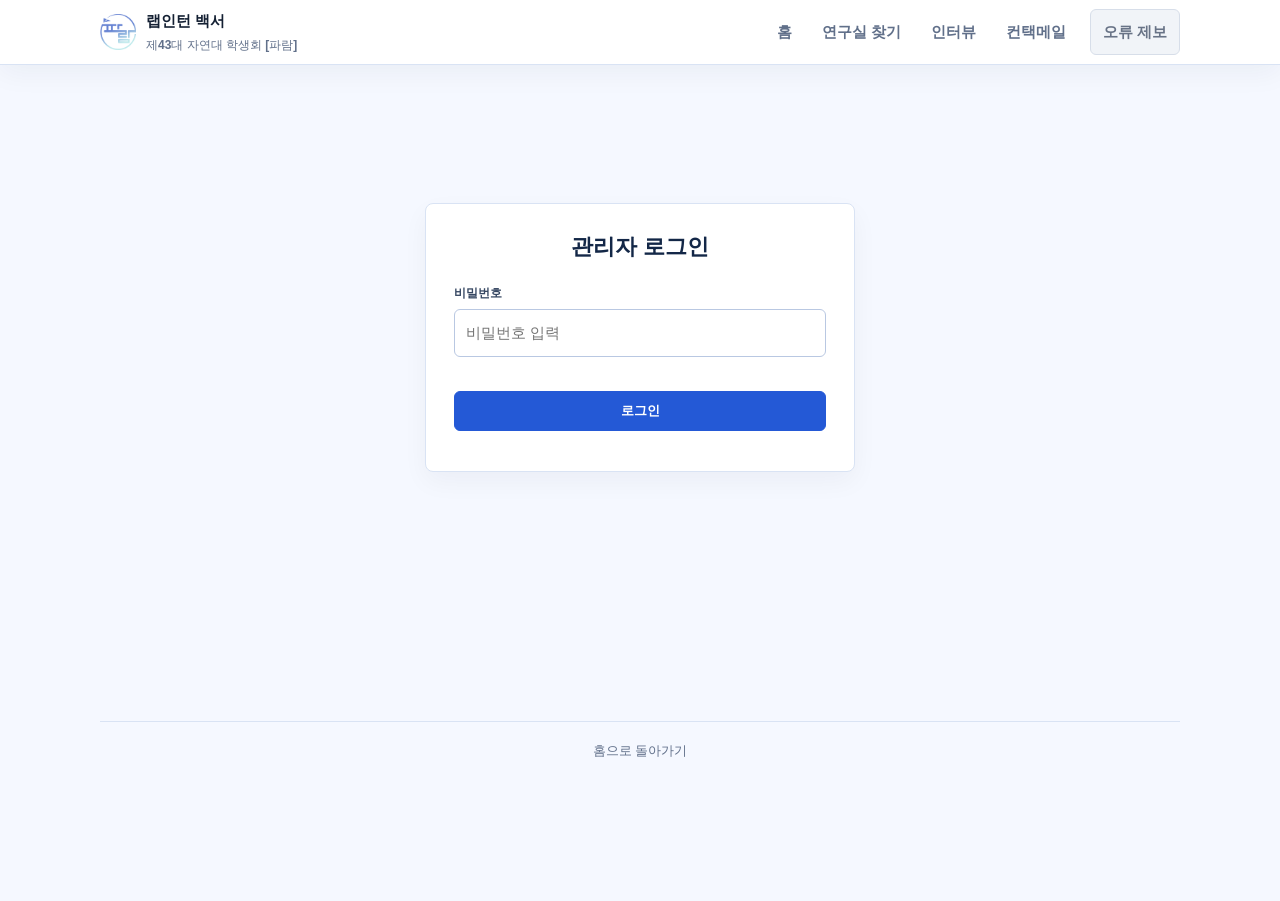
==== admin.html @ 842b7782 "Add files via upload" ====
<!DOCTYPE html>
<html lang="ko">
  <head>
    <meta charset="UTF-8">
    <meta name="viewport" content="width=device-width, initial-scale=1.0">
    <title>관리자 페이지</title>
    <link rel="stylesheet" href="sigape.css">
    <link rel="icon" type="image/png" href="logo.png">
    <script src="site-config.js"></script>
    <script src="site-data.js"></script>
  </head>
  <body>
    <header class="site-header">
      <nav class="nav">
        <div class="brand">
          <a class="brand-logo-link" href="#" data-config-url="NOTION_URL" target="_blank" rel="noopener noreferrer" aria-label="자연대 학생회 노션">
            <img class="brand-logo" src="logo.png" alt="파람 로고">
          </a>
          <span class="brand-text">
            <a class="brand-main" href="index.html">랩인턴 백서</a>
            <a class="brand-sub" href="#" data-config-url="NOTION_URL" target="_blank" rel="noopener noreferrer">제43대 자연대 학생회 [파람]</a>
          </span>
        </div>
        <div class="menu">
          <a href="index.html">홈</a>
          <a href="labs.html">연구실 찾기</a>
          <a href="interviews.html">인터뷰</a>
          <a href="contact-mail.html">컨택메일</a>
          <a class="menu-report" href="#" data-config-url="ERROR_FORM_URL" target="_blank" rel="noopener noreferrer">오류 제보</a>
        </div>
      </nav>
    </header>
    <main class="page admin-page">
      <section class="admin-login panel" id="loginPanel">
        <h2>관리자 로그인</h2>
        <div class="field">
          <label for="adminPassword">비밀번호</label>
          <input id="adminPassword" type="password" autocomplete="current-password" placeholder="비밀번호 입력">
        </div>
        <button class="btn primary" type="button" id="loginButton">로그인</button>
        <p class="small" id="loginMessage"></p>
      </section>
      <section class="admin-tools hidden" id="adminTools">
        <p class="breadcrumb"><a href="index.html">홈</a> / 관리자</p>
        <div class="grid two">
          <article class="panel">
            <h2>1. 파일 업로드</h2>
            <div class="field">
              <label for="labsFile">연구실 DB 엑셀 파일</label>
              <input id="labsFile" type="file" accept=".xlsx,.xls,.csv,.tsv">
            </div>
            <div class="field">
              <label for="interviewsFile">인터뷰 DB 엑셀 파일</label>
              <input id="interviewsFile" type="file" accept=".xlsx,.xls,.csv,.tsv">
            </div>
            <p class="small">인터뷰 파일은 시트가 교수님, 대학원생, 학부생으로 나뉘어 있어도 됩니다. 구분 칸이 비어 있으면 시트 이름을 구분으로 사용합니다.</p>
          </article>
          <article class="panel soft">
            <h2>2. 확인</h2>
            <div class="admin-counts">
              <p>연구실 DB: <strong id="labsCount">0</strong>개</p>
              <p>인터뷰 DB: <strong id="interviewsCount">0</strong>개</p>
            </div>
            <button class="btn primary" type="button" id="downloadButton">site-data.js 다운로드</button>
            <p class="small">다운로드한 site-data.js를 GitHub 저장소의 기존 site-data.js와 교체하면 전체 방문자에게 반영됩니다.</p>
          </article>
        </div>
        <section class="panel admin-preview">
          <h2>업로드 결과</h2>
          <div id="adminStatus" class="small">아직 업로드된 파일이 없습니다.</div>
          <div class="admin-table-wrap">
            <table class="admin-table" id="previewTable">
              <tbody></tbody>
            </table>
          </div>
        </section>
      </section>
      <footer class="footer admin-footer">
        <a href="index.html">홈으로 돌아가기</a>
      </footer>
    </main>
    <script>
      document.querySelectorAll("[data-config-url]").forEach(function(link) {
        var key = link.getAttribute("data-config-url");
        var url = window.SITE_CONFIG && window.SITE_CONFIG[key];
        if (url) {
          link.href = url
        } else {
          link.hidden = true
        }
      });
    </script>
    <script>
      const ADMIN_PASSWORD = "SnuCns123lg!";
      const state = {
        labs: [],
        interviews: []
      };
      const $ = id => document.getElementById(id);

      function normalizeKey(k) {
        return String(k || "").trim();
      }

      function hasValue(row) {
        return Object.values(row).some(v => String(v).trim());
      }

      function parseDelimited(text, delimiter) {
        const rows = [];
        let row = [],
          cell = "",
          quote = false;
        for (let i = 0; i < text.length; i++) {
          const ch = text[i],
            next = text[i + 1];
          if (ch === '"' && quote && next === '"') {
            cell += '"';
            i++;
            continue
          }
          if (ch === '"') {
            quote = !quote;
            continue
          }
          if (ch === delimiter && !quote) {
            row.push(cell);
            cell = "";
            continue
          }
          if ((ch === '\n' || ch === '\r') && !quote) {
            if (ch === '\r' && next === '\n') i++;
            row.push(cell);
            if (row.some(v => String(v).trim())) rows.push(row);
            row = [];
            cell = "";
            continue
          }
          cell += ch;
        }
        row.push(cell);
        if (row.some(v => String(v).trim())) rows.push(row);
        const headers = (rows.shift() || []).map(normalizeKey);
        return rows.map(values => Object.fromEntries(headers.map((h, i) => [h, values[i] || ""])));
      }

      function readTextFile(file) {
        return new Promise((resolve, reject) => {
          const reader = new FileReader();
          reader.onload = e => resolve(String(e.target.result || ""));
          reader.onerror = () => reject(new Error("파일을 읽지 못했습니다."));
          reader.readAsText(file, "utf-8");
        });
      }

      function readWorkbook(file) {
        return new Promise((resolve, reject) => {
          if (!window.XLSX) {
            reject(new Error("엑셀 분석 도구를 불러오지 못했습니다. CSV 또는 TSV 파일로 저장해서 다시 올려주세요."));
            return
          }
          const reader = new FileReader();
          reader.onload = e => {
            try {
              resolve(XLSX.read(e.target.result, {
                type: "array"
              }))
            } catch (err) {
              reject(new Error("엑셀 파일을 분석하지 못했습니다."))
            }
          };
          reader.onerror = () => reject(new Error("파일을 읽지 못했습니다."));
          reader.readAsArrayBuffer(file);
        });
      }

      function sheetRows(wb, name) {
        const sheet = wb.Sheets[name];
        return XLSX.utils.sheet_to_json(sheet, {
          defval: ""
        }).map(row => Object.fromEntries(Object.entries(row).map(([k, v]) => [normalizeKey(k), v])));
      }

      function normalizeRole(sheetName) {
        const text = String(sheetName || "");
        if (text.includes("교수")) return "교수님";
        if (text.includes("대학원")) return "대학원생";
        if (text.includes("학부")) return "학부생";
        return text || "미분류";
      }
      async function rowsFromFile(file) {
        const lower = file.name.toLowerCase();
        if (lower.endsWith(".csv") || lower.endsWith(".tsv")) {
          const text = await readTextFile(file);
          return {
            kind: "text",
            rows: parseDelimited(text, lower.endsWith(".tsv") ? "\t" : ",")
          };
        }
        const wb = await readWorkbook(file);
        return {
          kind: "workbook",
          workbook: wb
        };
      }
      async function handleLabs(file) {
        const data = await rowsFromFile(file);
        state.labs = (data.kind === "text" ? data.rows : sheetRows(data.workbook, data.workbook
          .SheetNames[0])).filter(hasValue);
        renderAdmin();
      }
      async function handleInterviews(file) {
        const data = await rowsFromFile(file);
        state.interviews = (data.kind === "text" ? data.rows : data.workbook.SheetNames.flatMap(name =>
          sheetRows(data.workbook, name).map(row => {
            if (!String(row["구분"] || "").trim()) row["구분"] = normalizeRole(name);
            return row;
          }))).filter(hasValue);
        renderAdmin();
      }

      function renderAdmin() {
        $("labsCount").textContent = state.labs.length;
        $("interviewsCount").textContent = state.interviews.length;
        $("adminStatus").textContent = "연구실 " + state.labs.length + "개, 인터뷰 " + state.interviews.length +
          "개가 준비되었습니다.";
        const rows = [...state.labs.slice(0, 3).map(r => ({
          type: "연구실",
          name: r["연구실명"] || r["교수명"] || ""
        })), ...state.interviews.slice(0, 3).map(r => ({
          type: "인터뷰",
          name: r["이름"] || r["구분"] || ""
        }))];
        $("previewTable").innerHTML = "<tbody>" + rows.map(r => "<tr><th>" + r.type + "</th><td>" +
          String(r.name || "") + "</td></tr>").join("") + "</tbody>";
      }

      function siteDataText() {
        return "window.SITE_DATA = " + JSON.stringify({
          generatedAt: new Date().toISOString(),
          labs: state.labs,
          interviews: state.interviews
        }, null, 2) + ";\n";
      }
      $("loginButton").addEventListener("click", () => {
        if ($("adminPassword").value === ADMIN_PASSWORD) {
          $("loginPanel").classList.add("hidden");
          $("adminTools").classList.remove("hidden");
        } else {
          $("loginMessage").textContent = "비밀번호를 확인해 주세요.";
        }
      });
      $("labsFile").addEventListener("change", async e => {
        try {
          if (e.target.files[0]) await handleLabs(e.target.files[0])
        } catch (err) {
          $("adminStatus").textContent = err.message
        }
      });
      $("interviewsFile").addEventListener("change", async e => {
        try {
          if (e.target.files[0]) await handleInterviews(e.target.files[0])
        } catch (err) {
          $("adminStatus").textContent = err.message
        }
      });
      $("downloadButton").addEventListener("click", () => {
        const blob = new Blob([siteDataText()], {
          type: "text/javascript;charset=utf-8"
        });
        const a = document.createElement("a");
        a.href = URL.createObjectURL(blob);
        a.download = "site-data.js";
        a.click();
        URL.revokeObjectURL(a.href);
      });
      renderAdmin();
    </script>
  </body>

</html>
---- sigape.css ----
:root {
  --bg: #f5f8ff;
  --paper: #fff;
  --soft: #f8fbff;
  --text: #142033;
  --muted: #61708a;
  --line: #d9e3f4;
  --line2: #b9c8e2;
  --blue: #2459d6;
  --blue-dark: #183f9f;
  --blue-soft: #eaf1ff;
  --sky: #dff4ff;
  --max: 1080px;
  --radius: 8px
}

* {
  box-sizing: border-box
}

html {
  scroll-behavior: smooth
}

body {
  margin: 0;
  color: var(--text);
  background: var(--bg);
  font-family: -apple-system, BlinkMacSystemFont, "Segoe UI", "Noto Sans KR", "Apple SD Gothic Neo", sans-serif;
  font-size: 15px;
  line-height: 1.72;
  word-break: keep-all
}

a {
  color: inherit;
  text-decoration: none
}

button,
input,
select,
textarea {
  font: inherit
}

.site-header {
  position: sticky;
  top: 0;
  z-index: 20;
  background: rgba(255, 255, 255, .94);
  border-bottom: 1px solid var(--line);
  backdrop-filter: blur(10px)
}

.nav {
  width: min(var(--max), calc(100% - 40px));
  min-height: 64px;
  margin: 0 auto;
  display: flex;
  align-items: center;
  justify-content: space-between;
  gap: 24px
}

.brand {
  display: flex;
  align-items: center;
  gap: 10px;
  font-weight: 740
}

.brand-logo {
  width: 36px;
  height: 36px;
  object-fit: contain;
  display: block
}

.brand-text {
  display: grid;
  gap: 1px
}

.brand-main {
  font-weight: 800
}

.brand-sub {
  font-size: 12px;
  color: var(--muted);
  font-weight: 560
}

.menu {
  display: flex;
  align-items: center;
  gap: 6px;
  flex-wrap: wrap;
  justify-content: flex-end
}

.menu a {
  padding: 7px 10px;
  color: var(--muted);
  font-size: 13px;
  border-radius: 6px
}

.menu a:hover,
.menu a[aria-current="page"] {
  background: var(--blue-soft);
  color: var(--blue-dark)
}

.page {
  width: min(var(--max), calc(100% - 40px));
  margin: 0 auto;
  padding: 42px 0 76px
}

.breadcrumb {
  margin: 0 0 20px;
  color: var(--muted);
  font-size: 13px
}

.hero {
  padding: 18px 0 28px;
  border-bottom: 1px solid var(--line);
  margin-bottom: 26px
}

.hub-hero {
  min-height: 520px;
  display: grid;
  grid-template-columns: minmax(0, 1.04fr) minmax(320px, .72fr);
  gap: 48px;
  align-items: center;
  padding: 54px 0 64px;
  border-bottom: 1px solid var(--line)
}

.hub-copy {
  max-width: 680px
}

.eyebrow {
  margin: 0 0 10px;
  color: var(--blue);
  font-size: 13px;
  font-weight: 780
}

.hub-title {
  margin: 0 0 22px;
  font-size: 56px;
  line-height: 1.08;
  font-weight: 820;
  color: #102044
}

.hub-intro-title {
  margin: 0 0 10px;
  font-size: 20px;
  color: #132747
}

.hub-intro {
  font-size: 17px;
  color: #43516a;
  max-width: 650px
}

.hero-logo-panel {
  background: linear-gradient(180deg, #fff, #f3f8ff);
  border: 1px solid var(--line);
  border-radius: 14px;
  padding: 30px;
  box-shadow: 0 18px 50px rgba(36, 89, 214, .09)
}

.hero-logo-panel img {
  width: 104px;
  height: 104px;
  object-fit: contain;
  margin-bottom: 18px
}

.hero-logo-panel h2 {
  font-size: 22px
}

.hero-logo-panel p {
  color: var(--muted)
}

h1,
h2,
h3 {
  letter-spacing: 0;
  line-height: 1.32
}

h1 {
  margin: 0 0 12px;
  font-size: 34px;
  font-weight: 800;
  color: #102044
}

h2 {
  margin: 0 0 12px;
  font-size: 22px;
  font-weight: 760;
  color: #132747
}

h3 {
  margin: 0 0 8px;
  font-size: 16px;
  font-weight: 740
}

p {
  margin: 0 0 12px
}

.lead {
  max-width: 780px;
  color: #42516d;
  font-size: 16px
}

.section {
  margin-top: 30px
}

.grid {
  display: grid;
  gap: 14px
}

.two {
  grid-template-columns: 1.1fr .9fr
}

.three {
  grid-template-columns: repeat(3, minmax(0, 1fr))
}

.panel,
.card {
  background: var(--paper);
  border: 1px solid var(--line);
  border-radius: var(--radius);
  padding: 20px
}

.soft {
  background: var(--soft)
}

.notice {
  background: #fff;
  border-left: 4px solid var(--blue)
}

.muted {
  color: var(--muted)
}

.small {
  font-size: 13px;
  color: var(--muted)
}

.list {
  margin: 0;
  padding-left: 20px
}

.list li {
  margin: 5px 0
}

.steps {
  margin: 0;
  padding: 0;
  list-style: none;
  counter-reset: step;
  display: grid;
  gap: 9px
}

.steps li {
  counter-increment: step;
  display: grid;
  grid-template-columns: 32px 1fr;
  gap: 10px;
  align-items: start
}

.steps li:before {
  content: counter(step);
  width: 26px;
  height: 26px;
  display: grid;
  place-items: center;
  border: 1px solid var(--line2);
  background: var(--blue-soft);
  color: var(--blue-dark);
  font-size: 12px;
  font-weight: 800;
  border-radius: 6px
}

.quick-links {
  display: grid;
  gap: 9px
}

.quick-link {
  display: flex;
  justify-content: space-between;
  gap: 12px;
  padding: 13px 14px;
  border: 1px solid var(--line);
  background: #fff;
  border-radius: var(--radius);
  font-weight: 700
}

.quick-link span {
  color: var(--blue)
}

.quick-link:hover {
  border-color: var(--blue);
  background: #f7faff
}

.toolbar {
  position: sticky;
  top: 65px;
  z-index: 10;
  margin-bottom: 14px;
  padding: 12px;
  background: rgba(255, 255, 255, .95);
  border: 1px solid var(--line);
  border-radius: var(--radius);
  backdrop-filter: blur(8px)
}

.toolbar-grid {
  display: grid;
  grid-template-columns: 1.5fr 1fr 1fr;
  gap: 10px
}

.field {
  display: grid;
  gap: 5px
}

label {
  color: #364762;
  font-size: 12px;
  font-weight: 760
}

input,
select,
textarea {
  width: 100%;
  border: 1px solid var(--line2);
  border-radius: 6px;
  background: #fff;
  padding: 10px 11px;
  color: var(--text)
}

input:focus,
select:focus,
textarea:focus {
  outline: 3px solid var(--blue-soft);
  border-color: var(--blue)
}

.chips,
.filters {
  display: flex;
  gap: 7px;
  flex-wrap: wrap
}

.chip,
.btn,
.filter-btn {
  border: 1px solid var(--line2);
  background: #fff;
  border-radius: 6px;
  padding: 8px 11px;
  color: #30415f;
  cursor: pointer;
  font-size: 13px;
  font-weight: 680
}

.chip.active,
.filter-btn.active,
.btn.primary {
  background: var(--blue);
  border-color: var(--blue);
  color: #fff
}

.btn {
  display: inline-flex;
  align-items: center;
  justify-content: center;
  text-align: center
}

.summary-row {
  display: flex;
  justify-content: space-between;
  align-items: center;
  gap: 12px;
  margin: 13px 0;
  color: var(--muted);
  font-size: 14px
}

.cards {
  display: grid;
  grid-template-columns: repeat(3, minmax(0, 1fr));
  gap: 14px
}

.card {
  min-height: 210px;
  display: flex;
  flex-direction: column
}

.card-title {
  margin: 0 0 4px;
  font-size: 18px;
  font-weight: 780;
  color: #12284a
}

.provisional-name {
  background: #fdecea;
  box-shadow: 0 0 0 3px #fdecea;
  border-radius: 3px;
  color: #b3261e
}

.provisional-badge {
  display: inline-block;
  margin-left: 12px;
  padding: 2px 7px;
  border: 1px solid #f2b8b2;
  border-radius: 999px;
  background: #fdecea;
  color: #b3261e;
  font-size: 11px;
  font-weight: 760;
  line-height: 1.5;
  vertical-align: 2px;
  white-space: nowrap
}

.meta {
  color: var(--muted);
  font-size: 13px
}

.tags {
  display: flex;
  flex-wrap: wrap;
  gap: 5px;
  margin: 12px 0
}

.card>.tags {
  margin-top: auto;
  padding-top: 12px
}

.tag {
  display: inline-flex;
  padding: 3px 7px;
  border: 1px solid var(--line);
  background: var(--blue-soft);
  border-radius: 5px;
  color: #27467a;
  font-size: 12px
}

.card-actions {
  margin-top: 0;
  display: flex;
  gap: 8px
}

.state {
  padding: 28px 16px;
  text-align: center;
  color: var(--muted);
  border: 1px dashed var(--line2);
  background: #fff;
  border-radius: var(--radius)
}

.error {
  color: #8c1d18;
  background: #fff4f2;
  border-color: #efb8ae
}

.hidden {
  display: none !important
}

details {
  border: 1px solid var(--line);
  background: #fff;
  border-radius: var(--radius);
  padding: 13px 14px
}

details+details {
  margin-top: 8px
}

summary {
  cursor: pointer;
  font-weight: 720
}

details p {
  color: #4b5a72;
  margin: 8px 0 0
}

.modal-backdrop {
  position: fixed;
  inset: 0;
  display: none;
  align-items: center;
  justify-content: center;
  padding: 20px;
  background: rgba(20, 32, 51, .38);
  z-index: 50
}

.modal-backdrop.active {
  display: flex
}

.modal {
  width: min(820px, 100%);
  max-height: 86vh;
  overflow: auto;
  background: #fff;
  border-radius: 10px;
  border: 1px solid var(--line)
}

.modal-head {
  position: sticky;
  top: 0;
  background: rgba(255, 255, 255, .96);
  border-bottom: 1px solid var(--line);
  padding: 18px;
  display: flex;
  justify-content: space-between;
  gap: 14px
}

.close-btn {
  width: 34px;
  height: 34px;
  border: 1px solid var(--line2);
  background: #fff;
  border-radius: 6px;
  cursor: pointer
}

.modal-body {
  padding: 18px
}

.footer {
  margin-top: 40px;
  padding-top: 18px;
  border-top: 1px solid var(--line);
  color: var(--muted);
  font-size: 13px
}

.form-link {
  display: inline-flex;
  margin-top: 8px
}

@media(max-width:880px) {
  .nav {
    align-items: flex-start;
    flex-direction: column;
    padding: 12px 0
  }

  .menu {
    justify-content: flex-start
  }

  .page {
    padding-top: 30px
  }

  .hub-hero {
    min-height: 0;
    grid-template-columns: 1fr;
    gap: 24px;
    padding: 28px 0 38px
  }

  .hub-title {
    font-size: 36px
  }

  .hero-logo-panel {
    padding: 22px
  }

  .toolbar {
    position: static
  }

  .toolbar-grid,
  .two,
  .three,
  .cards {
    grid-template-columns: 1fr
  }

  h1 {
    font-size: 28px
  }

  .summary-row {
    display: block
  }
}

.phone-wrap {
  display: flex;
  justify-content: center
}

.phone {
  width: min(340px, 100%);
  height: 485px;
  border: 1px solid #c7d7f1;
  border-radius: 34px;
  background: #fff;
  box-shadow: 0 24px 70px rgba(36, 89, 214, .16);
  padding: 16px;
  position: relative
}

.phone:before {
  content: "";
  display: block;
  width: 88px;
  height: 5px;
  border-radius: 999px;
  background: #d7e2f5;
  margin: 0 auto 20px
}

.phone-screen {
  height: calc(100% - 25px);
  border: 1px solid var(--line);
  border-radius: 24px;
  background: linear-gradient(180deg, #f7fbff, #eef5ff);
  padding: 20px;
  display: flex;
  flex-direction: column
}

.phone-logo {
  width: 48px;
  height: 48px;
  object-fit: contain;
  margin-bottom: 14px
}

.phone-title {
  font-size: 20px;
  font-weight: 800;
  line-height: 1.3;
  margin-bottom: 8px;
  color: #102044
}

.phone-desc {
  font-size: 13px;
  color: var(--muted);
  margin-bottom: 14px
}

.phone-links {
  display: grid;
  gap: 9px;
  margin-top: auto
}

.phone-link {
  display: flex;
  justify-content: space-between;
  align-items: center;
  gap: 12px;
  padding: 12px 13px;
  border: 1px solid #c9d8f0;
  border-radius: 12px;
  background: #fff;
  color: #142033;
  font-weight: 760
}

.phone-link span {
  color: var(--blue);
  font-size: 13px
}

.faq-list {
  display: grid;
  gap: 8px
}

.report-panel {
  background: #fff;
  border: 1px solid var(--line);
  border-left: 5px solid var(--blue);
  border-radius: var(--radius);
  padding: 22px
}

.report-panel p {
  max-width: 720px
}

@media(max-width:880px) {
  .phone {
    width: min(320px, 100%);
    height: 500px
  }

  .phone-screen {
    height: calc(100% - 25px)
  }
}

.step-link {
  display: inline-flex;
  margin-top: 6px;
  color: var(--blue);
  font-size: 13px;
  font-weight: 720
}

.step-link:hover {
  text-decoration: underline
}

.signature-right {
  text-align: right;
  margin-top: 18px;
  color: #273a5c;
  font-weight: 720
}


.title-logo-wrap {
  position: relative;
  display: inline-block;
  isolation: isolate;
  padding: 10px 22px 14px 0;
  overflow: hidden
}

.title-logo-wrap .hub-title {
  position: relative;
  z-index: 2;
  margin-bottom: 0
}

.title-logo-bg {
  position: absolute;
  z-index: 1;
  width: 140px;
  height: 140px;
  object-fit: contain;
  right: -8px;
  top: 0;
  opacity: .22;
  transform: rotate(-4deg);
  pointer-events: none
}

.title-logo-mask {
  position: absolute;
  z-index: 1;
  right: 104px;
  top: 0;
  width: 32px;
  height: 100%;
  background: linear-gradient(90deg, var(--bg) 0%, rgba(245, 248, 255, .82) 62%, rgba(245, 248, 255, 0) 100%);
  pointer-events: none
}

@media(max-width:880px) {
  .title-logo-bg {
    width: 104px;
    height: 104px;
    right: -6px;
    top: 8px
  }

  .title-logo-mask {
    right: 74px
  }
}





.phone-link strong {
  display: flex;
  align-items: center;
  gap: 9px
}

.phone-link-icon {
  width: 30px;
  height: 30px;
  display: inline-grid;
  place-items: center;
  border-radius: 9px;
  background: var(--blue-soft);
  color: var(--blue);
  flex: 0 0 auto
}

.phone-link-icon svg {
  width: 18px;
  height: 18px;
  display: block;
  fill: none;
  stroke: currentColor;
  stroke-width: 2.1;
  stroke-linecap: round;
  stroke-linejoin: round
}


.phone-links .phone-link-icon svg {
  width: 18px;
  height: 18px;
  display: block;
  fill: none;
  stroke: currentColor;
  stroke-width: 2.1;
  stroke-linecap: round;
  stroke-linejoin: round
}















.tag.field-tag {
  background: #e8f7ef;
  border-color: #a9dabb;
  color: #17663a;
  font-weight: 760
}


/* final polish */
.menu a {
  font-size: 15px;
  font-weight: 720;
  padding: 9px 12px
}

.menu a[aria-current="page"] {
  font-weight: 850
}

.menu-report {
  color: #687386 !important;
  background: #f1f4f8 !important;
  border: 1px solid #d7dee9
}

.btn.secondary {
  background: #f4f7fb;
  border-color: #cfd9e8;
  color: #33445f
}

.justify {
  text-align: justify
}

.faq-section .section-head {
  margin-bottom: 14px
}

.faq-grid {
  display: grid;
  grid-template-columns: repeat(2, minmax(0, 1fr));
  gap: 10px
}

.faq-grid summary {
  display: flex;
  justify-content: space-between;
  gap: 12px;
  align-items: center
}

.faq-grid summary span {
  font-weight: 780
}

.faq-grid summary em {
  font-style: normal;
  font-size: 12px;
  color: var(--blue);
  background: var(--blue-soft);
  border-radius: 999px;
  padding: 3px 8px;
  white-space: nowrap
}

.modal-body details {
  padding: 0
}

.modal-body summary {
  padding: 15px 16px;
  background: #f8fbff
}

.modal-body details p {
  padding: 0 16px 16px;
  margin: 0;
  line-height: 1.85;
  white-space: pre-line
}

.error .btn,
.state .btn {
  margin-top: 10px
}

.notion-slot {
  margin-top: 16px
}

@media(max-width:880px) {
  .menu {
    gap: 8px
  }

  .menu a {
    font-size: 14px;
    min-height: 40px;
    display: inline-flex;
    align-items: center
  }

  .faq-grid {
    grid-template-columns: 1fr
  }

  .justify {
    text-align: left
  }

  .phone {
    width: 100%;
    max-width: 330px
  }

  .phone-link {
    min-width: 0
  }

  .phone-link strong {
    min-width: 0
  }

  .phone-link strong+span {
    flex: 0 0 auto
  }

  .card,
  .panel {
    padding: 18px
  }

  .hero,
  .hub-hero {
    overflow: hidden
  }
}

.home-faq-panel {
  display: flex;
  flex-direction: column;
  min-height: 100%;
  max-height: 430px;
  overflow: auto
}

.home-faq-panel .small {
  margin-top: -4px;
  margin-bottom: 12px
}

.compact-faq {
  display: grid;
  gap: 8px
}

.compact-faq details {
  padding: 0;
  overflow: hidden
}

.compact-faq details+details {
  margin-top: 0
}

.compact-faq summary {
  display: grid;
  grid-template-columns: 1fr auto;
  gap: 10px;
  align-items: center;
  padding: 12px 13px
}

.compact-faq summary span {
  font-weight: 780
}

.compact-faq summary em {
  font-style: normal;
  font-size: 12px;
  color: var(--blue);
  background: var(--blue-soft);
  border-radius: 999px;
  padding: 2px 8px;
  white-space: nowrap
}

.compact-faq details[open] summary {
  border-bottom: 1px solid var(--line);
  background: #f8fbff
}

.compact-faq details p {
  padding: 11px 13px 13px;
  margin: 0;
  color: #4b5a72;
  line-height: 1.75
}

.home-faq-panel details:not([open]) summary {
  color: #263855
}

@media(max-width:880px) {
  .home-faq-panel {
    max-height: none;
    overflow: visible
  }

  .compact-faq summary {
    grid-template-columns: 1fr
  }

  .compact-faq summary em {
    width: max-content
  }
}

.brand-logo-link {
  display: flex;
  align-items: center
}

.brand-main,
.brand-sub {
  width: max-content
}

.brand-main:hover,
.brand-sub:hover {
  text-decoration: underline;
  text-underline-offset: 3px
}


/* 2026 data/admin refinement */
.site-header {
  box-shadow: 0 8px 28px rgba(20, 32, 51, .05)
}

.menu {
  margin-left: auto
}

.menu-report {
  margin-left: 6px
}

.panel,
.card,
.toolbar {
  box-shadow: 0 10px 26px rgba(20, 32, 51, .045)
}

.card {
  transition: transform .16s ease, border-color .16s ease, box-shadow .16s ease
}

.card:hover {
  transform: translateY(-2px);
  border-color: #b8c9e8;
  box-shadow: 0 16px 34px rgba(20, 32, 51, .08)
}

.hero {
  padding-top: 24px
}

.lead {
  line-height: 1.82
}

.card-title {
  line-height: 1.38
}

.tag {
  font-weight: 680
}

.field-tag {
  background: #e9f8ef;
  border-color: #badfca;
  color: #197142
}

.keyword-panel .chip {
  background: #fff
}

.keyword-panel .chip.active {
  background: var(--blue);
  color: #fff
}

.admin-float {
  position: fixed;
  right: 12px;
  bottom: 10px;
  z-index: 40;
  padding: 4px 7px;
  border: 1px solid rgba(120, 132, 154, .28);
  border-radius: 6px;
  background: rgba(255, 255, 255, .55);
  color: rgba(72, 84, 106, .58);
  font-size: 11px;
  backdrop-filter: blur(8px)
}

.admin-float:hover {
  background: #fff;
  color: #2d3f5f;
  border-color: #bdc9dc
}

.admin-page .hero {
  margin-bottom: 18px
}

.admin-login {
  max-width: 430px
}

.admin-tools .field {
  margin-bottom: 14px
}

.admin-counts {
  display: grid;
  gap: 4px;
  margin-bottom: 14px
}

.admin-preview {
  margin-top: 16px
}

.admin-table-wrap {
  overflow: auto;
  margin-top: 10px
}

.admin-table {
  width: 100%;
  border-collapse: collapse;
  font-size: 14px
}

.admin-table th,
.admin-table td {
  border-bottom: 1px solid var(--line);
  padding: 9px 8px;
  text-align: left
}

.admin-table th {
  width: 96px;
  color: var(--blue-dark)
}

@media(max-width:880px) {
  .menu {
    margin-left: 0
  }

  .menu-report {
    margin-left: 0
  }

  .admin-float {
    right: 8px;
    bottom: 8px
  }
}

.admin-login .field {
  margin-bottom: 16px
}

.admin-login .btn.primary {
  margin-top: 12px
}


.admin-page {
  min-height: calc(100vh - 64px);
  display: grid;
  align-items: center;
  padding-top: 36px;
  padding-bottom: 36px
}

.admin-login {
  width: min(430px, 100%);
  margin: 0 auto;
  padding: 28px
}

.admin-login h2 {
  text-align: center;
  margin-bottom: 22px
}

.admin-login .field {
  margin-bottom: 20px
}

.admin-login .btn.primary {
  width: 100%;
  margin-top: 14px
}

.admin-login #loginMessage {
  text-align: center;
  margin-top: 12px
}

.admin-tools {
  width: 100%;
  align-self: start
}

.admin-tools:not(.hidden) {
  display: block
}

.admin-tools .breadcrumb {
  margin-top: 0
}

.admin-footer {
  text-align: center
}

@media(max-width:880px) {
  .admin-page {
    min-height: calc(100vh - 110px);
    align-items: start
  }

  .admin-login {
    margin-top: 36px
  }
}

.modal-advice {
  margin-top: 18px
}

.phone-link-muted {
  background: #f3f6fa;
  border-color: #d9e2ee;
  color: #263849
}

.phone-link-muted strong {
  color: #1d3554
}

.phone-link-muted span:last-child {
  color: #2f6fd6
}

.phone-link-muted .phone-link-icon {
  background: #e5ebf3;
  border-color: #d2dce9;
  color: #4d647d
}

.partners-footer {
  margin-top: 72px;
  padding: 36px 24px 42px;
  text-align: center;
  border-top: 1px solid #dfe7f2;
  color: #415064
}

.partners-footer h2 {
  margin: 0;
  font-size: 18px;
  line-height: 1.35;
  font-weight: 800;
  color: #1b2f4a
}

.footer-rule {
  width: 28px;
  height: 2px;
  background: #7aa4df;
  margin: 13px auto 22px;
  border-radius: 999px
}

.partner-grid {
  display: grid;
  grid-template-columns: repeat(3, minmax(0, 1fr));
  gap: 12px 16px;
  max-width: 980px;
  margin: 0 auto
}

.partner-grid span {
  display: flex;
  align-items: center;
  justify-content: center;
  min-height: 46px;
  padding: 10px 12px;
  border: 1px solid #dbe5f1;
  background: #f7faff;
  border-radius: 8px;
  font-size: 14px;
  line-height: 1.45;
  font-weight: 560;
  color: #30445f;
  word-break: keep-all
}

.admin-footer {
  margin-top: 44px
}

@media(max-width:760px) {
  .partners-footer {
    margin-top: 48px;
    padding: 30px 16px 36px
  }

  .partner-grid {
    grid-template-columns: 1fr;
    gap: 10px
  }

  .partner-grid span {
    min-height: auto;
    font-size: 13px;
    padding: 11px 12px
  }
}

.compact-credit-footer {
  margin-top: 48px;
  padding-top: 18px;
  text-align: center;
  color: #687386;
  font-size: 12px;
  line-height: 1.8
}

.compact-credit-footer p {
  margin: 3px auto;
  max-width: 980px
}

.compact-credit-footer strong {
  font-weight: 650;
  color: #415064
}

@media(max-width:760px) {
  .compact-credit-footer {
    text-align: left;
    font-size: 12px;
    line-height: 1.75
  }

  .compact-credit-footer p {
    margin: 6px 0
  }
}
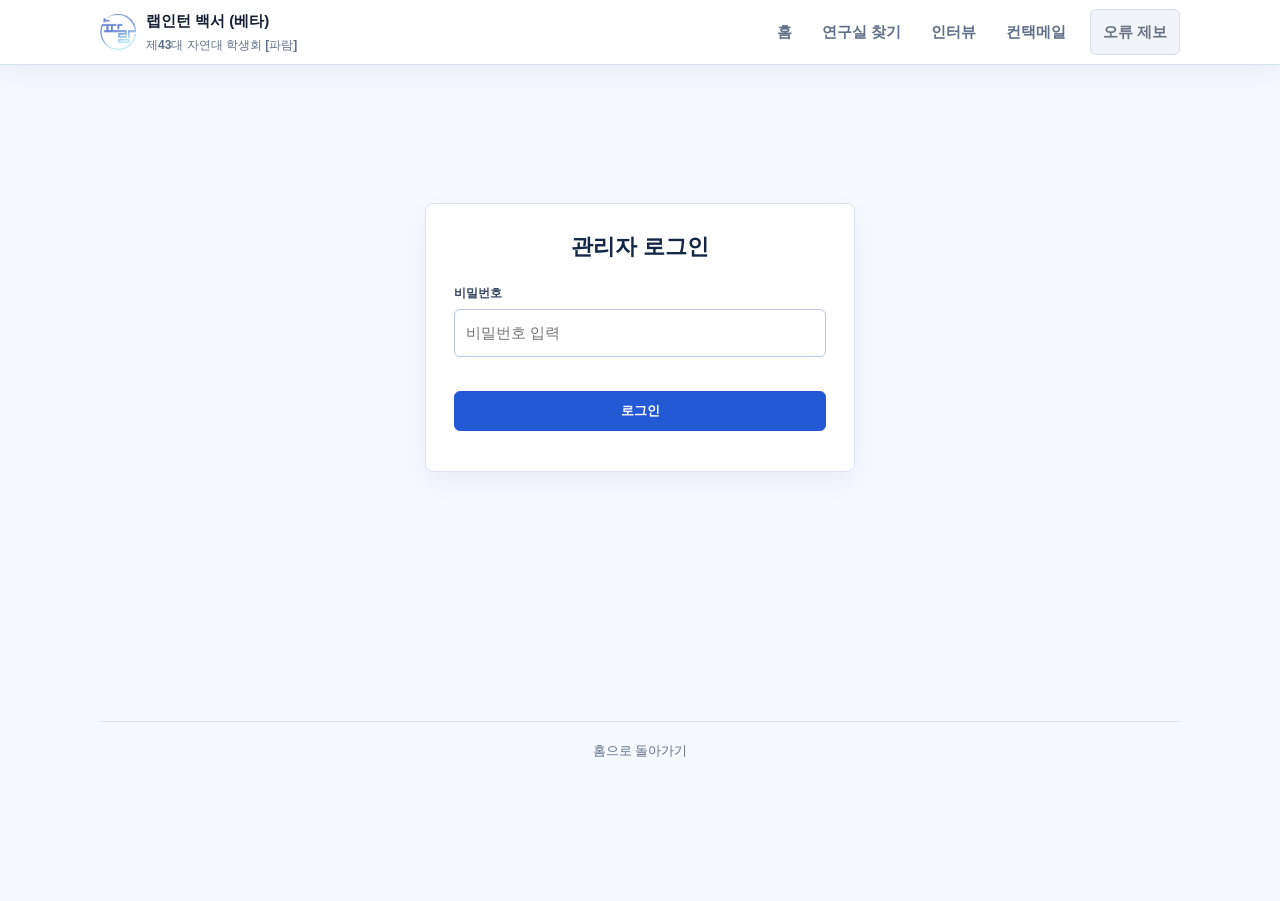
==== commit 607f6067: "Update admin.html 베타표기" ====
--- a/admin.html
+++ b/admin.html
@@ -3,7 +3,7 @@
   <head>
     <meta charset="UTF-8">
     <meta name="viewport" content="width=device-width, initial-scale=1.0">
-    <title>관리자 페이지</title>
+    <title>(베타) 관리자 페이지</title>
     <link rel="stylesheet" href="sigape.css">
     <link rel="icon" type="image/png" href="logo.png">
     <script src="site-config.js"></script>
@@ -17,7 +17,7 @@
             <img class="brand-logo" src="logo.png" alt="파람 로고">
           </a>
           <span class="brand-text">
-            <a class="brand-main" href="index.html">랩인턴 백서</a>
+            <a class="brand-main" href="index.html">랩인턴 백서 (베타)</a>
             <a class="brand-sub" href="#" data-config-url="NOTION_URL" target="_blank" rel="noopener noreferrer">제43대 자연대 학생회 [파람]</a>
           </span>
         </div>
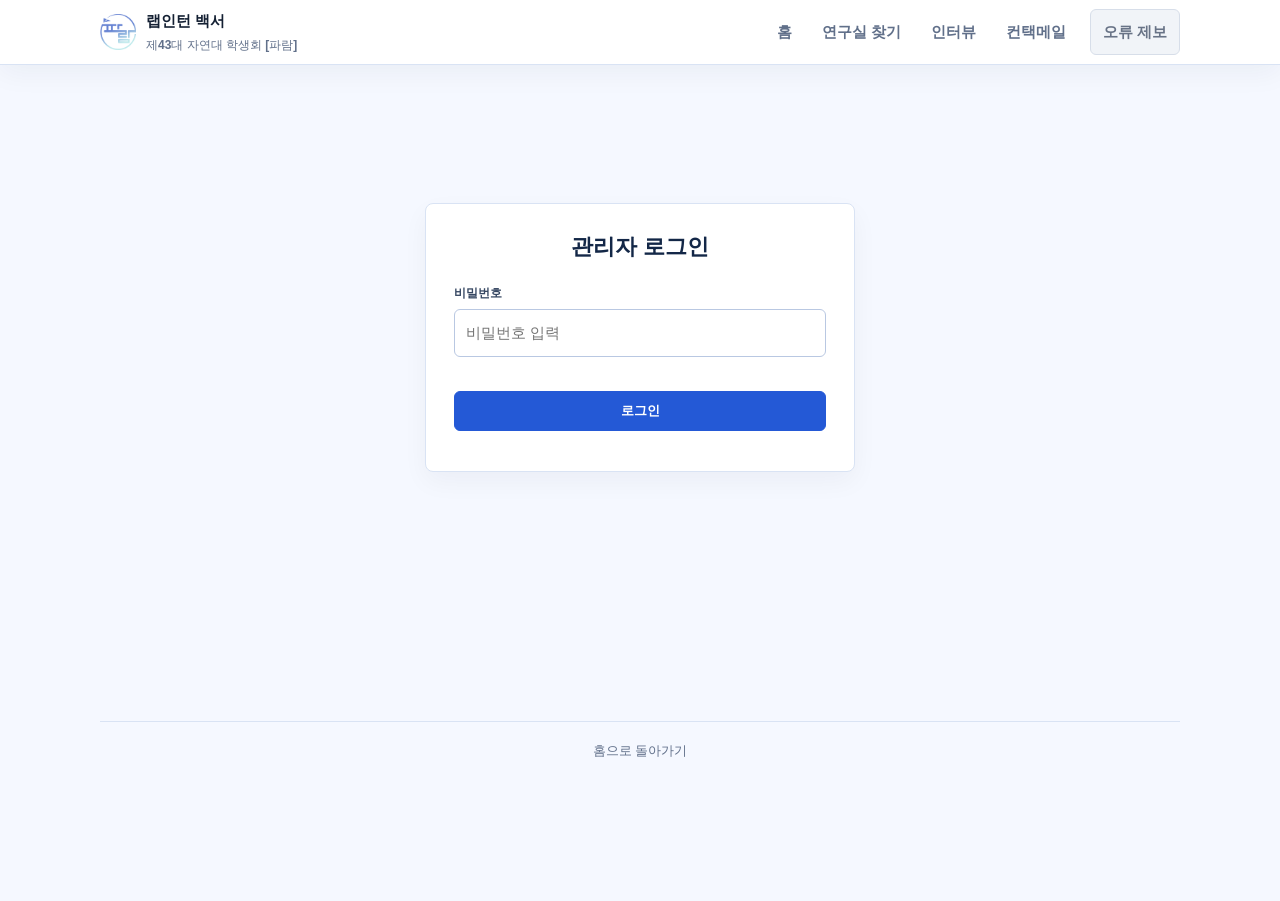
==== commit 3c6c8e09: "정발" ====
--- a/admin.html
+++ b/admin.html
@@ -3,7 +3,7 @@
   <head>
     <meta charset="UTF-8">
     <meta name="viewport" content="width=device-width, initial-scale=1.0">
-    <title>(베타) 관리자 페이지</title>
+    <title>관리자 페이지</title>
     <link rel="stylesheet" href="sigape.css">
     <link rel="icon" type="image/png" href="logo.png">
     <script src="site-config.js"></script>
@@ -17,7 +17,7 @@
             <img class="brand-logo" src="logo.png" alt="파람 로고">
           </a>
           <span class="brand-text">
-            <a class="brand-main" href="index.html">랩인턴 백서 (베타)</a>
+            <a class="brand-main" href="index.html">랩인턴 백서</a>
             <a class="brand-sub" href="#" data-config-url="NOTION_URL" target="_blank" rel="noopener noreferrer">제43대 자연대 학생회 [파람]</a>
           </span>
         </div>
--- a/sigape.css
+++ b/sigape.css
@@ -490,6 +490,186 @@
   padding-top: 12px
 }
 
+/* ── 태그: 초록 대표분야 한 줄 + 접히는 파란 세부키워드 ────────── */
+
+.tags-block {
+  display: flex;
+  flex-direction: column;
+  gap: 5px;
+  /* 설명 바로 아래에 고정. 파란 태그가 늘어나면 아래로 밀린다. */
+  padding-top: 12px;
+  margin-bottom: 12px
+}
+
+.tags-block .tags {
+  margin: 0
+}
+
+.tags-main {
+  flex-wrap: nowrap;
+  align-items: flex-start
+}
+
+/* 대표분야가 길면 버튼을 밀어내지 말고 태그 안에서 줄바꿈하게 한다 */
+.tags-main .field-tag {
+  min-width: 0
+}
+
+.tag-toggle {
+  flex: none;
+  margin-left: auto;
+  padding: 3px 2px 0;
+  border: 0;
+  background: transparent;
+  color: var(--blue);
+  font: inherit;
+  font-size: 13px;
+  font-weight: 700;
+  line-height: 1.35;
+  white-space: nowrap;
+  cursor: pointer
+}
+
+.tag-toggle:hover {
+  text-decoration: underline
+}
+
+/* 요약 줄 오른쪽의 버튼 묶음 */
+.summary-actions {
+  display: flex;
+  gap: 8px;
+  flex-wrap: wrap;
+  align-items: center
+}
+
+/* ── 실험유형 선택 버튼 (전체 / 웻랩 / 드라이랩 / 하이브리드랩) ── */
+
+.type-filter {
+  display: inline-flex;
+  flex-wrap: wrap;
+  border: 1px solid var(--line2);
+  border-radius: 6px;
+  background: #fff;
+  overflow: hidden
+}
+
+.type-btn {
+  padding: 8px 11px;
+  border: 0;
+  border-left: 1px solid var(--line);
+  background: transparent;
+  color: #30415f;
+  font: inherit;
+  font-size: 13px;
+  font-weight: 680;
+  white-space: nowrap;
+  cursor: pointer
+}
+
+.type-btn:first-child {
+  border-left: 0
+}
+
+.type-btn:hover {
+  background: var(--blue-soft)
+}
+
+/* 선택된 것만 파란색 */
+.type-btn.is-active {
+  background: var(--blue);
+  border-left-color: var(--blue);
+  color: #fff
+}
+
+.type-btn.is-active:hover {
+  background: var(--blue-dark)
+}
+
+/* 실험유형 노란 태그 (세부분야를 펼쳤을 때 맨 끝) */
+.tag.type-tag {
+  background: #fff5d6;
+  border-color: #e8ce84;
+  color: #7a5a06;
+  font-weight: 760
+}
+
+.tags-sub {
+  display: none
+}
+
+.tags-block.is-open .tags-sub {
+  display: flex
+}
+
+/* ── 연구실 설명: 기본 5줄, 넘치면 더보기 ───────────────────── */
+
+.lab-desc {
+  margin: 0 0 12px
+}
+
+.lab-desc-body {
+  position: relative
+}
+
+.lab-desc-text {
+  margin: 0;
+  line-height: 1.72;
+  /* 짧은 설명도 5줄 높이를 차지해 카드끼리 폭이 맞는다 */
+  min-height: calc(1.72em * 5);
+  display: -webkit-box;
+  -webkit-box-orient: vertical;
+  -webkit-line-clamp: 5;
+  line-clamp: 5;
+  overflow: hidden
+}
+
+.lab-desc.is-open .lab-desc-text {
+  display: block;
+  -webkit-line-clamp: unset;
+  line-clamp: unset;
+  overflow: visible
+}
+
+/* 접힌 상태에서 마지막 줄을 흐리게 덮는 그라데이션 */
+.lab-desc-fade {
+  display: none;
+  position: absolute;
+  left: 0;
+  right: 0;
+  bottom: 0;
+  height: 2.6em;
+  pointer-events: none;
+  background: linear-gradient(to bottom, rgba(255, 255, 255, 0) 0%, rgba(255, 255, 255, .72) 55%, rgba(255, 255, 255, .95) 100%)
+}
+
+.lab-desc.is-clamped:not(.is-open) .lab-desc-fade {
+  display: block
+}
+
+.lab-desc-toggle {
+  /* 버튼이 없는 카드도 같은 높이를 차지해, 아래 태그 위치가 흔들리지 않게 한다 */
+  visibility: hidden;
+  display: block;
+  margin: 4px 0 0 auto;
+  padding: 0 2px;
+  border: 0;
+  background: transparent;
+  color: var(--blue);
+  font: inherit;
+  font-size: 13px;
+  font-weight: 700;
+  line-height: 1.6;
+  cursor: pointer
+}
+
+.lab-desc.is-clamped .lab-desc-toggle {
+  visibility: visible
+}
+
+.lab-desc-toggle:hover {
+  text-decoration: underline
+}
+
 .tag {
   display: inline-flex;
   padding: 3px 7px;
@@ -501,7 +681,8 @@
 }
 
 .card-actions {
-  margin-top: 0;
+  /* 태그가 얼마나 늘어나든 홈페이지 버튼은 카드 맨 아래 */
+  margin-top: auto;
   display: flex;
   gap: 8px
 }
@@ -654,6 +835,10 @@
 
   .summary-row {
     display: block
+  }
+
+  .summary-actions {
+    margin-top: 8px
   }
 }
 
